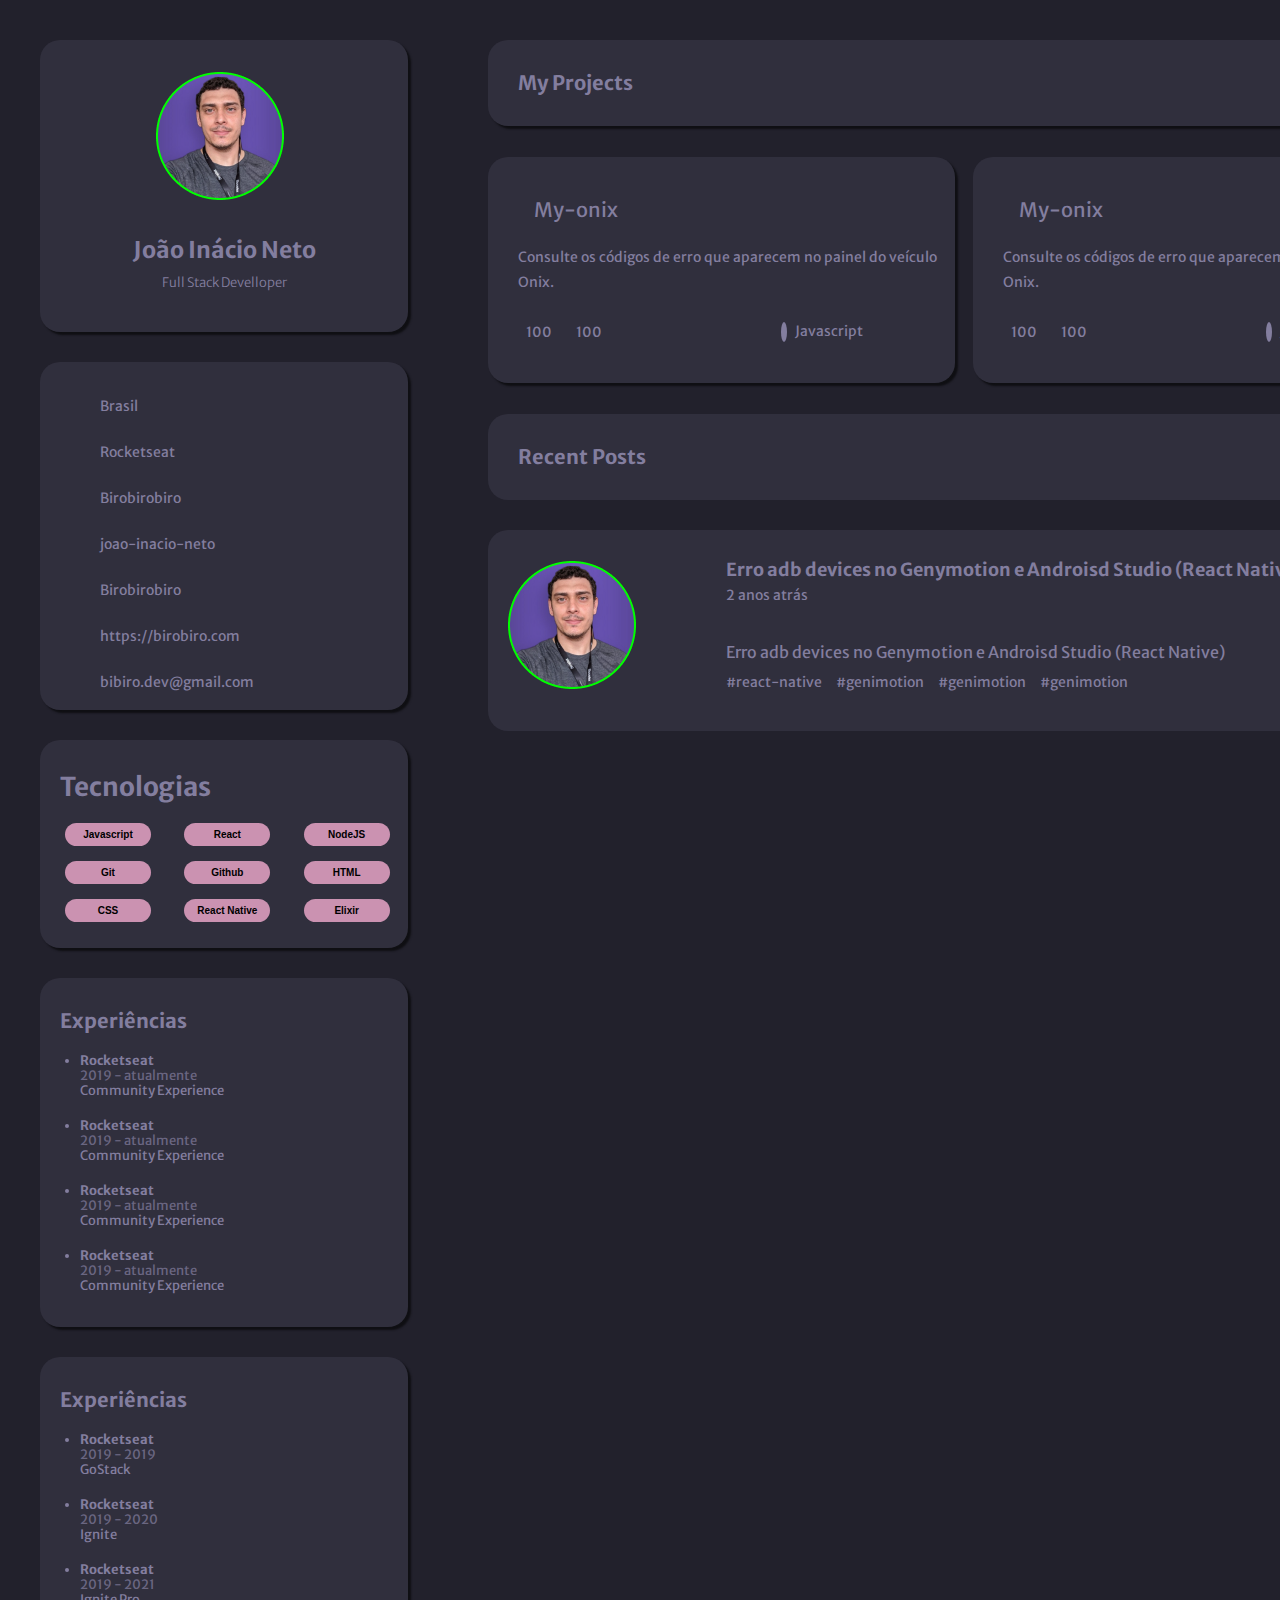
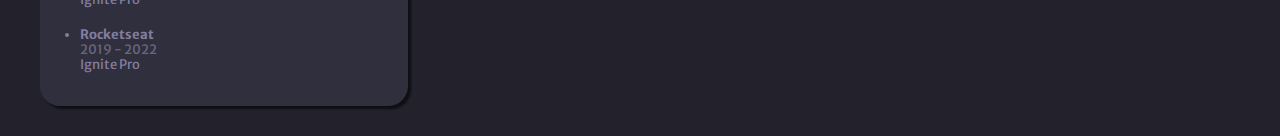
==== portfolio/index.html @ 70d046e7 "Update Challenge Portfolio" ====
<!DOCTYPE html>
<html lang="pt-br">
<head>
    <meta charset="UTF-8">
    <meta http-equiv="X-UA-Compatible" content="IE=edge">
    <meta name="viewport" content="width=device-width, initial-scale=1.0">

    <link rel="stylesheet" href="https://cdnjs.cloudflare.com/ajax/libs/font-awesome/6.4.0/css/all.min.css" integrity="sha512-iecdLmaskl7CVkqkXNQ/ZH/XLlvWZOJyj7Yy7tcenmpD1ypASozpmT/E0iPtmFIB46ZmdtAc9eNBvH0H/ZpiBw==" crossorigin="anonymous" referrerpolicy="no-referrer" />

    <link rel="stylesheet" href="https://cdnjs.cloudflare.com/ajax/libs/font-awesome/6.4.0/css/all.min.css" integrity="sha512-iecdLmaskl7CVkqkXNQ/ZH/XLlvWZOJyj7Yy7tcenmpD1ypASozpmT/E0iPtmFIB46ZmdtAc9eNBvH0H/ZpiBw==" crossorigin="anonymous" referrerpolicy="no-referrer" />

    <link href="https://fonts.googleapis.com/css2?family=Merriweather+Sans:wght@400;500;700&display=swap" rel="stylesheet">

    <link rel="stylesheet" href="style/index.css">
    <title>Portfolio</title>
</head>
<body>
    <div class="grid-container">
        <div class="col1">
            <div class="profile">
                <img src="img/profile.png" alt="foto de perfil">
                <h1>João Inácio Neto</h1>
                <p>Full Stack Develloper</p>
            </div>

            <div class="redes-sociais">
                <div class="enquadro">
                    <a href="#">
                        <i class="fa-solid fa-location-dot"></i>
                        Brasil
                    </a>
                    <a href="#">
                        <i class="fa-solid fa-suitcase"></i>
                        Rocketseat
                    </a>
                    <a href="#">
                        <i class="fa-brands fa-github"></i>
                        Birobirobiro
                    </a>
                    <a href="#">
                        <i class="fa-brands fa-linkedin"></i>
                         joao-inacio-neto
                    </a>
                    <a href="#">
                        <i class="fa-brands fa-twitter"></i>
                         Birobirobiro
                    </a>
                    <a href="#">
                        <i class="fa-solid fa-globe"></i>
                        https://birobiro.com
                    </a>
                    <a href="#">
                        <i class="fa-solid fa-envelope"></i>
                         bibiro.dev@gmail.com
                    </a>
                </div>
            </div>

            <div class="techs">
                <h2>Tecnologias</h2>

                <div class="techGroup">
                    <button>Javascript</button>
                    <button>React</button>
                    <button>NodeJS</button>
                    <button>Git</button>
                    <button>Github</button>
                    <button>HTML</button>
                    <button>CSS</button>
                    <button>React Native</button>
                    <button>Elixir</button>
                </div>
            </div>

            <div class="experEdu">
                <h2>Experiências</h2>
                <ul>
                    <li><strong>Rocketseat</strong>
                    <p><spam>2019 - atualmente</spam><br>
                    Community Experience</p></li>

                    <li><strong>Rocketseat</strong>
                    <p><spam>2019 - atualmente</spam><br>
                    Community Experience</p></li>

                    <li><strong>Rocketseat</strong>
                    <p><spam>2019 - atualmente</spam><br>
                    Community Experience</p></li>

                    <li><strong>Rocketseat</strong>
                    <p><spam>2019 - atualmente</spam> <br>
                    Community Experience</p></li>
                </ul>

            </div>


            <div class="experEdu">
                <h2>Experiências</h2>
                <ul>
                    <li><strong>Rocketseat</strong>
                    <p><spam>2019 - 2019</spam><br>
                    GoStack</p></li>

                    <li><strong>Rocketseat</strong>
                    <p><spam>2019 - 2020</spam><br>
                    Ignite</p></li>

                    <li><strong>Rocketseat</strong>
                    <p><spam>2019 - 2021</spam><br>
                    Ignite Pro</p></li>

                    <li><strong>Rocketseat</strong>
                    <p><spam>2019 - 2022</spam> <br>
                    Ignite Pro</p></li>
                </ul>
            </div>
        </div>



        <div class="col2">
            <div class="myProjects">
                <h2>My Projects</h2>

                <p><a href="#">Veja todos</a></p>
            </div>

            <div class="hero-onix">
                <div class="my-onix">
                    <div class="my-onix__header">
                        <i class="fa-regular fa-folder"></i>
                        <p>My-onix</p>
                    </div>

                    <a href="#">Consulte os códigos de erro que aparecem no painel do veículo Onix.</a>

                    <div class="container">
                        <div class="star">
                            <i class="fa-regular fa-star"></i>
                            <p>100</p>
                        </div>

                        <div class="star">
                            <i class="fa-solid fa-code-branch"></i>
                            <p>100</p>
                        </div>

                        <div class="jvs">
                            <i class="fa-solid fa-circle"></i>
                            <p>Javascript</p>
                        </div>

                    </div>
                </div>


                <div class="my-onix">
                    <div class="my-onix__header">
                        <i class="fa-regular fa-folder"></i>
                        <p>My-onix</p>
                    </div>

                    <a href="#">Consulte os códigos de erro que aparecem no painel doveículo Onix.</a>

                    <div class="container">
                        <div class="star">
                            <i class="fa-regular fa-star"></i>
                            <p>100</p>
                        </div>

                        <div class="star">
                            <i class="fa-solid fa-code-branch"></i>
                            <p>100</p>
                        </div>

                        <div class="jvs">
                            <i class="fa-solid fa-circle"></i>
                            <p>Javascript</p>
                        </div>
                    </div>                  
                </div>
            </div>

            <div class="recent-posts">
                <h2>Recent Posts</h2>
            </div>

            <div class="footer">
                <img src="img/profile.png" alt="foto de perfil">
                <div class="footer-text">
                    <h3>Erro adb devices no Genymotion e Androisd Studio (React Native)</h3>

                    <p class="footer-text__ano">2 anos atrás</p>

                    <p class="footer-text__text">Erro adb devices no Genymotion e Androisd Studio (React Native)</p>

                    <ul>
                        <li>#react-native</li>
                        <li>#genimotion</li>
                        <li>#genimotion</li>
                        <li>#genimotion</li>
                    </ul>

                </div>
            </div>

        </div>
    </div>
    
</body>
</html>
---- portfolio/style/index.css ----
@charset "UTF-8";

body{
    margin: 0;
    padding: 0;
    font-family: 'Merriweather Sans';
    background-color: #22212C;
    color: #837E9F;
    font-size: 20px;
    margin: 0 auto;
    width: 100vw;
    height: 100vh;

}
.grid-container{
    display: grid;
    grid-template-columns: 1fr 3fr;
    gap: 20px;
    height: 600px;
}

.col1{
    width: 1fr;
    padding: 40px 0 0 40px;
}

.profile{
    min-width: 348px;
    height: 292px;
    background-color: #302F3D;
    border-radius: 20px;
    box-shadow: 3px 3px 2px #0f0f13;
    text-align: center;
    margin-bottom: 30px;
}
.profile img{
    margin-top: 32px;
    margin-bottom: 30px;
    width: 128px;
    height: 128px;
}
.profile h1{
    display: block;
    font-size: 23px;
    margin-block-start: 0;
    margin-block-end: 0;
    margin-inline-start: 0px;
    margin-inline-end: 0px;
    margin-bottom: 10px;
   
}
.profile p{
    margin-block-start: 0;
    margin-block-end: 0;
    margin-inline-start: 0px;
    margin-inline-end: 0px;
    font-size: 13px;
    font-weight: 300;
}




.redes-sociais{
    min-width: 348px;
    height: 348px;
    background-color: #302F3D;
    border-radius: 20px;
    box-shadow: 3px 3px 2px #0f0f13;
    margin-bottom: 30px;
    
}
.enquadro{
    padding: 35px 0 30px 40px;
    width: 328px;
    height: 202px;
    display: flex;
    flex-direction: column;
    justify-content: space-between;
}

.redes-sociais a{
    text-decoration: none;
    color: #837E9F;
    font-size: 14px;
    font-weight: 400;
    
}
.redes-sociais a + a{
    margin-top: 28px;
}
.redes-sociais i{
    margin-right: 20px;
}




.techs{
    background-color: #302F3D;
    height: 208px;
    border-radius: 20px;
    box-shadow: 3px 3px 2px #0f0f13;
    margin-bottom: 30px;
}
.techs h2{
    font-size: 26px;
    margin: 0 0 20px 20px;
    padding-top: 30px;
}

.techGroup{
    display: grid;
    grid-template-columns:  1fr 1fr 1fr ;
    gap: 15px;
    margin-left: 25px;
}
.techGroup button{
    width: 86px;
    background-color: #CB92B1;
    border-radius: 30px;
    font-size: 10px;
    font-weight: 700;
    padding: 6px 0 6px 0;
    border: none;    
}




.experEdu{
    background-color: #302F3D;
    border-radius: 20px;
    box-shadow: 3px 3px 2px #0f0f13;
    height: 349px;
    margin-bottom: 30px;
}

.experEdu h2{
    font-size: 20px;
    padding-top: 30px;
    margin-left: 20px;
}

.experEdu ul li{
    font-size: 13px;
    line-height: 15px;
    margin-bottom: 20px;  
}
.experEdu ul li p{
    margin-block-start: 0;
    margin-block-end: 0;
    margin-inline-start: 0px;
    margin-inline-end: 0px;
}
.experEdu ul li p spam{
    opacity: .7;
}



.col2{
    width: 3fr;
}
.myProjects{
    min-width: 952px;
    height: 86px;
    background-color: #302F3D;
    border-radius: 20px;
    box-shadow: 3px 3px 2px #0f0f13;
    display: flex;
    justify-content: space-between;
    color: #837E9F;
    margin: 40px 80px 31px 60px;
}
.myProjects h2{
    font-size: 20px;
    margin-block-start: 0px;
    margin-block-end: 0px;
    margin-inline-start: 0px;
    margin-inline-end: 0px;
    padding: 30px;
}
.myProjects a{
    text-decoration: none;
    color: #837E9F;
    font-size: 14px;
    font-weight: 300;
    padding: 34px 30px 34px;
}



.hero-onix{
    min-width: 952px;
    margin: 0 80px 31px 60px;
    display: flex;
    gap: 18px;
}
.my-onix{
    background-color: #302F3D;
    width: 50%;
    
    height: 186px;  
    padding: 20px 0 20px 30px;
    border-radius: 20px;;
    box-shadow: 3px 3px 2px #0f0f13;
}
.my-onix__header{
    display: flex;
    flex-direction: row;
    align-items: center;
}
.my-onix__header p{
    margin-left: 16px;
}

.my-onix a{
    text-decoration: none;
    color: #837E9F;
    font-size: 14px;
}

.container{
    display: flex;
    height: 20px;
    margin: 30px 16px 0 0;

}

.star{
    display: flex;
    flex-direction: row;
    align-items: center;
    margin-right: 16px;
    font-size: 14px;
    line-height: 18px;
    
}
.star i, img{
    margin-right: 8px;
    
    
}

.jvs{
    font-size: 14px;
    display: flex;
    justify-content: flex-end;
    width: 245px;
}
.jvs i{
    color: #E7DE79;
    border: 3px solid #837E9F;
    border-radius: 50%;
    margin-right: 8px;
    font-size: 13px;
    
}
.jvs p{
    margin-block-start: 0;
    margin-block-end: 0;
    margin-inline-start: 0px;
    margin-inline-end: 0px;
}


.recent-posts{
    background-color:  #302F3D;
    min-width: 952px;
    height: 86px;
    border-radius: 20px;
    margin: 30px 80px 30px 60px;
}
.recent-posts h2{
    font-size: 20px;
    font-weight: 700;
    padding: 30px 0 30px 30px;
}


.footer{
    background-color: #302F3D;
    min-width: 952px;
    height: 201px;
    margin: 0 80px 0 60px;
    border-radius: 20px;
    display: grid;
    grid-template-columns: 1fr 3fr;
}

.footer img{
    margin: 31px 20px 42px 20px ;
}

.footer-text{}

.footer-text h3{
    font-size: 18px;
    font-weight: 700;
    padding-top: 10px;
    margin-block-end: 5px;
}
.footer-text__ano{
    font-size: 14px;
    font-weight: 400;
    margin: 0 0 38px 0;
}
.footer-text__text{
    font-size: 16px;
    font-weight: 400;
    margin-bottom: 11px;
    margin-block-end: 5px;
}
.footer-text ul{
    padding: 0;
    margin-block-start: 5px;
}
.footer-text ul li{
    display: inline-block;
    font-size: 14px;
    
       
}
.footer-text ul li + li{
    margin-left: 10px;
}
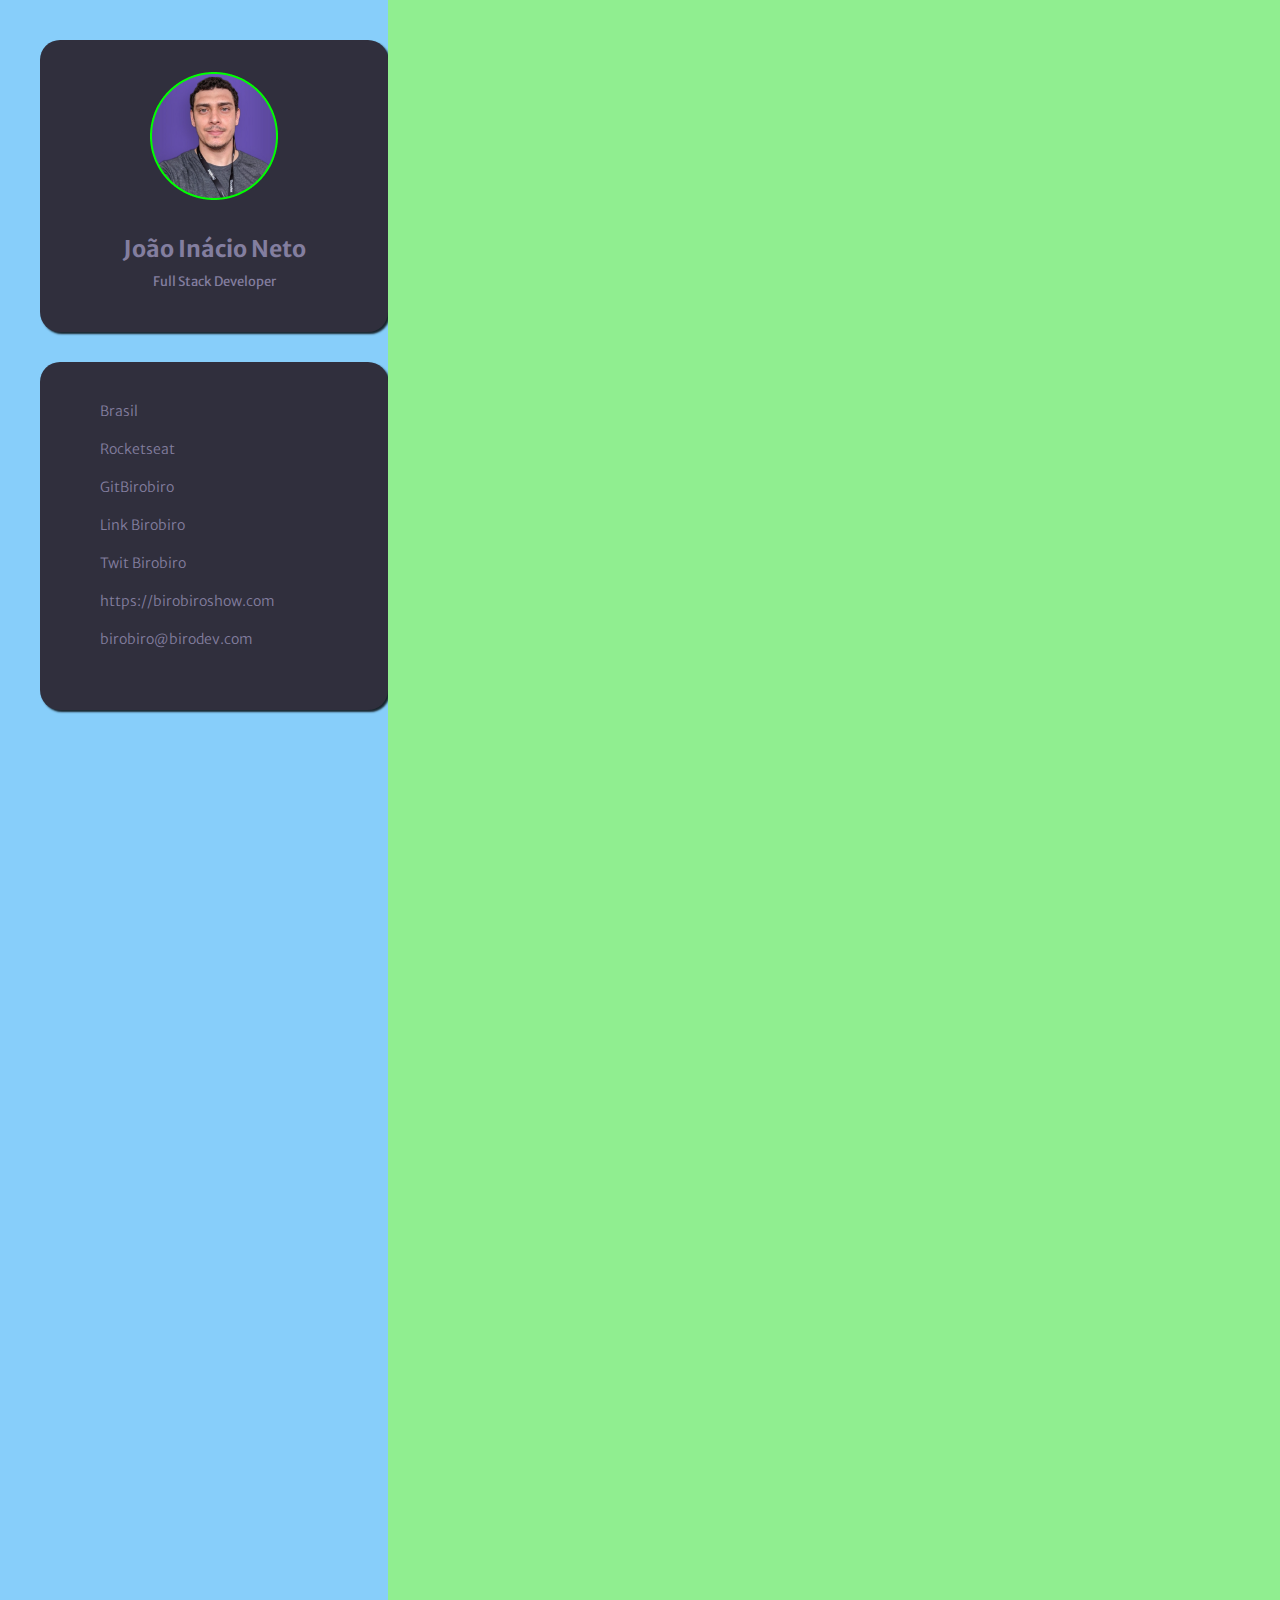
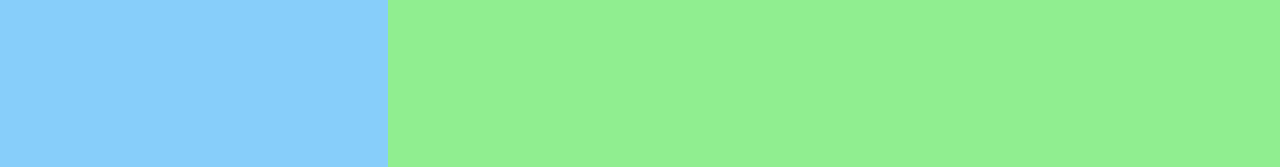
==== commit 7df16c89: "Update new challenge Portfolio" ====
--- a/portfolio/index.html
+++ b/portfolio/index.html
@@ -4,208 +4,85 @@
     <meta charset="UTF-8">
     <meta http-equiv="X-UA-Compatible" content="IE=edge">
     <meta name="viewport" content="width=device-width, initial-scale=1.0">
-
+    <!-- Fonts -->
+    <link href="https://fonts.googleapis.com/css2?family=Merriweather+Sans:ital,wght@0,300;0,400;0,500;0,600;0,700;1,300;1,400;1,500;1,600;1,700&display=swap" rel="stylesheet">
+    <!-- Icons -->
     <link rel="stylesheet" href="https://cdnjs.cloudflare.com/ajax/libs/font-awesome/6.4.0/css/all.min.css" integrity="sha512-iecdLmaskl7CVkqkXNQ/ZH/XLlvWZOJyj7Yy7tcenmpD1ypASozpmT/E0iPtmFIB46ZmdtAc9eNBvH0H/ZpiBw==" crossorigin="anonymous" referrerpolicy="no-referrer" />
 
-    <link rel="stylesheet" href="https://cdnjs.cloudflare.com/ajax/libs/font-awesome/6.4.0/css/all.min.css" integrity="sha512-iecdLmaskl7CVkqkXNQ/ZH/XLlvWZOJyj7Yy7tcenmpD1ypASozpmT/E0iPtmFIB46ZmdtAc9eNBvH0H/ZpiBw==" crossorigin="anonymous" referrerpolicy="no-referrer" />
+    <link rel="stylesheet" href="style/index.css">
 
-    <link href="https://fonts.googleapis.com/css2?family=Merriweather+Sans:wght@400;500;700&display=swap" rel="stylesheet">
-
-    <link rel="stylesheet" href="style/index.css">
     <title>Portfolio</title>
 </head>
 <body>
-    <div class="grid-container">
-        <div class="col1">
+    <div class="portfolio">
+
+        <div class="col-1">
             <div class="profile">
-                <img src="img/profile.png" alt="foto de perfil">
-                <h1>João Inácio Neto</h1>
-                <p>Full Stack Develloper</p>
+                <img src="img/foto-profile.png" alt="foto de perfil">
+
+                <h2>João Inácio Neto</h2>
+
+                <p>Full Stack Developer</p>
             </div>
 
-            <div class="redes-sociais">
-                <div class="enquadro">
-                    <a href="#">
-                        <i class="fa-solid fa-location-dot"></i>
-                        Brasil
-                    </a>
-                    <a href="#">
-                        <i class="fa-solid fa-suitcase"></i>
-                        Rocketseat
-                    </a>
-                    <a href="#">
-                        <i class="fa-brands fa-github"></i>
-                        Birobirobiro
-                    </a>
-                    <a href="#">
-                        <i class="fa-brands fa-linkedin"></i>
-                         joao-inacio-neto
-                    </a>
-                    <a href="#">
-                        <i class="fa-brands fa-twitter"></i>
-                         Birobirobiro
-                    </a>
-                    <a href="#">
-                        <i class="fa-solid fa-globe"></i>
-                        https://birobiro.com
-                    </a>
-                    <a href="#">
-                        <i class="fa-solid fa-envelope"></i>
-                         bibiro.dev@gmail.com
-                    </a>
-                </div>
+            <div class="links">
+                <ul>
+                    <li>
+                        <a href="">
+                            <i class="fa-solid fa-location-dot"></i>
+                            <p>Brasil</p>
+                        </a>
+                    </li>
+
+                    <li>
+                        <a href="#">
+                            <i class="fa-solid fa-suitcase"></i>
+                            <p>Rocketseat</p>
+                        </a>
+                    </li>
+
+                    <li>
+                        <a href="#">
+                            <i class="fa-brands fa-github"></i>
+                            <p>GitBirobiro</p>
+                        </a>
+                    </li>
+
+                    <li>
+                        <a href="#">
+                            <i class="fa-brands fa-linkedin"></i>
+                            <p>Link Birobiro</p>
+                        </a>
+                    </li>
+
+                    <li>
+                        <a href="#">
+                            <i class="fa-brands fa-square-twitter"></i>
+                            <p>Twit Birobiro</p>
+                        </a>
+                    </li>
+
+                    <li>
+                        <a href="#">
+                            <i class="fa-solid fa-globe"></i>
+                            <p>https://birobiroshow.com</p>
+                        </a>
+                    </li>
+
+                    <li>
+                        <a href="#">
+                            <i class="fa-regular fa-envelope"></i>
+                            <p>birobiro@birodev.com</p>
+                        </a>
+                    </li>
+                </ul>                 
             </div>
-
-            <div class="techs">
-                <h2>Tecnologias</h2>
-
-                <div class="techGroup">
-                    <button>Javascript</button>
-                    <button>React</button>
-                    <button>NodeJS</button>
-                    <button>Git</button>
-                    <button>Github</button>
-                    <button>HTML</button>
-                    <button>CSS</button>
-                    <button>React Native</button>
-                    <button>Elixir</button>
-                </div>
-            </div>
-
-            <div class="experEdu">
-                <h2>Experiências</h2>
-                <ul>
-                    <li><strong>Rocketseat</strong>
-                    <p><spam>2019 - atualmente</spam><br>
-                    Community Experience</p></li>
-
-                    <li><strong>Rocketseat</strong>
-                    <p><spam>2019 - atualmente</spam><br>
-                    Community Experience</p></li>
-
-                    <li><strong>Rocketseat</strong>
-                    <p><spam>2019 - atualmente</spam><br>
-                    Community Experience</p></li>
-
-                    <li><strong>Rocketseat</strong>
-                    <p><spam>2019 - atualmente</spam> <br>
-                    Community Experience</p></li>
-                </ul>
-
-            </div>
+        </div>
+        
 
 
-            <div class="experEdu">
-                <h2>Experiências</h2>
-                <ul>
-                    <li><strong>Rocketseat</strong>
-                    <p><spam>2019 - 2019</spam><br>
-                    GoStack</p></li>
+        <div class="col-2"></div>
 
-                    <li><strong>Rocketseat</strong>
-                    <p><spam>2019 - 2020</spam><br>
-                    Ignite</p></li>
-
-                    <li><strong>Rocketseat</strong>
-                    <p><spam>2019 - 2021</spam><br>
-                    Ignite Pro</p></li>
-
-                    <li><strong>Rocketseat</strong>
-                    <p><spam>2019 - 2022</spam> <br>
-                    Ignite Pro</p></li>
-                </ul>
-            </div>
-        </div>
-
-
-
-        <div class="col2">
-            <div class="myProjects">
-                <h2>My Projects</h2>
-
-                <p><a href="#">Veja todos</a></p>
-            </div>
-
-            <div class="hero-onix">
-                <div class="my-onix">
-                    <div class="my-onix__header">
-                        <i class="fa-regular fa-folder"></i>
-                        <p>My-onix</p>
-                    </div>
-
-                    <a href="#">Consulte os códigos de erro que aparecem no painel do veículo Onix.</a>
-
-                    <div class="container">
-                        <div class="star">
-                            <i class="fa-regular fa-star"></i>
-                            <p>100</p>
-                        </div>
-
-                        <div class="star">
-                            <i class="fa-solid fa-code-branch"></i>
-                            <p>100</p>
-                        </div>
-
-                        <div class="jvs">
-                            <i class="fa-solid fa-circle"></i>
-                            <p>Javascript</p>
-                        </div>
-
-                    </div>
-                </div>
-
-
-                <div class="my-onix">
-                    <div class="my-onix__header">
-                        <i class="fa-regular fa-folder"></i>
-                        <p>My-onix</p>
-                    </div>
-
-                    <a href="#">Consulte os códigos de erro que aparecem no painel doveículo Onix.</a>
-
-                    <div class="container">
-                        <div class="star">
-                            <i class="fa-regular fa-star"></i>
-                            <p>100</p>
-                        </div>
-
-                        <div class="star">
-                            <i class="fa-solid fa-code-branch"></i>
-                            <p>100</p>
-                        </div>
-
-                        <div class="jvs">
-                            <i class="fa-solid fa-circle"></i>
-                            <p>Javascript</p>
-                        </div>
-                    </div>                  
-                </div>
-            </div>
-
-            <div class="recent-posts">
-                <h2>Recent Posts</h2>
-            </div>
-
-            <div class="footer">
-                <img src="img/profile.png" alt="foto de perfil">
-                <div class="footer-text">
-                    <h3>Erro adb devices no Genymotion e Androisd Studio (React Native)</h3>
-
-                    <p class="footer-text__ano">2 anos atrás</p>
-
-                    <p class="footer-text__text">Erro adb devices no Genymotion e Androisd Studio (React Native)</p>
-
-                    <ul>
-                        <li>#react-native</li>
-                        <li>#genimotion</li>
-                        <li>#genimotion</li>
-                        <li>#genimotion</li>
-                    </ul>
-
-                </div>
-            </div>
-
-        </div>
     </div>
     
 </body>
--- a/portfolio/style/index.css
+++ b/portfolio/style/index.css
@@ -3,325 +3,94 @@
 body{
     margin: 0;
     padding: 0;
+    background-color: #22212C;
     font-family: 'Merriweather Sans';
-    background-color: #22212C;
     color: #837E9F;
-    font-size: 20px;
-    margin: 0 auto;
-    width: 100vw;
-    height: 100vh;
+}
 
-}
-.grid-container{
+h2, p {
+    margin-block-start: 0;
+    margin-block-end: 0;
+  }
+
+.portfolio{
+    width: 1440px;
+    height: 1767px;
     display: grid;
     grid-template-columns: 1fr 3fr;
-    gap: 20px;
-    height: 600px;
 }
 
-.col1{
-    width: 1fr;
-    padding: 40px 0 0 40px;
+
+/* COLUNA 1*/
+.col-1{
+    background-color: lightskyblue;
+    padding: 40px 0 58px 40px;
 }
 
 .profile{
-    min-width: 348px;
+    width: 348px;
     height: 292px;
     background-color: #302F3D;
     border-radius: 20px;
-    box-shadow: 3px 3px 2px #0f0f13;
+    box-shadow: 2px 2px 2px #000000d3;
     text-align: center;
-    margin-bottom: 30px;
+    
 }
 .profile img{
-    margin-top: 32px;
-    margin-bottom: 30px;
     width: 128px;
     height: 128px;
+    margin-top: 32px;
 }
-.profile h1{
-    display: block;
+.profile h2{
     font-size: 23px;
-    margin-block-start: 0;
-    margin-block-end: 0;
-    margin-inline-start: 0px;
-    margin-inline-end: 0px;
-    margin-bottom: 10px;
-   
+    font-weight: bold;
+    margin: 30px 0 10px
 }
 .profile p{
-    margin-block-start: 0;
-    margin-block-end: 0;
-    margin-inline-start: 0px;
-    margin-inline-end: 0px;
     font-size: 13px;
+    font-weight: light;
+}
+
+.links{
+    width: 348px;
+    height: 348px;
+    background-color: #302F3D;
+    border-radius: 20px;
+    box-shadow: 2px 2px 2px #000000d3;
+    margin: 30px 0 30px 0;   
+}
+.links ul{
+    padding-top: 40px;
+}
+.links ul li{
+    list-style: none;
+    color: #837E9F;
+    margin-bottom: 20px;
+}
+.links ul li a{
+    display: flex;
+    
+    text-decoration: none;
+    color: #837E9F;;
+}
+.links ul li a i{
+    font-size: 20px;
+}
+.links ul li a p{
+    font-size: 14px;
     font-weight: 300;
+    margin-left: 20px;
 }
 
 
 
 
-.redes-sociais{
-    min-width: 348px;
-    height: 348px;
-    background-color: #302F3D;
-    border-radius: 20px;
-    box-shadow: 3px 3px 2px #0f0f13;
-    margin-bottom: 30px;
-    
-}
-.enquadro{
-    padding: 35px 0 30px 40px;
-    width: 328px;
-    height: 202px;
-    display: flex;
-    flex-direction: column;
-    justify-content: space-between;
-}
-
-.redes-sociais a{
-    text-decoration: none;
-    color: #837E9F;
-    font-size: 14px;
-    font-weight: 400;
-    
-}
-.redes-sociais a + a{
-    margin-top: 28px;
-}
-.redes-sociais i{
-    margin-right: 20px;
-}
 
 
 
 
-.techs{
-    background-color: #302F3D;
-    height: 208px;
-    border-radius: 20px;
-    box-shadow: 3px 3px 2px #0f0f13;
-    margin-bottom: 30px;
-}
-.techs h2{
-    font-size: 26px;
-    margin: 0 0 20px 20px;
-    padding-top: 30px;
-}
 
-.techGroup{
-    display: grid;
-    grid-template-columns:  1fr 1fr 1fr ;
-    gap: 15px;
-    margin-left: 25px;
-}
-.techGroup button{
-    width: 86px;
-    background-color: #CB92B1;
-    border-radius: 30px;
-    font-size: 10px;
-    font-weight: 700;
-    padding: 6px 0 6px 0;
-    border: none;    
-}
-
-
-
-
-.experEdu{
-    background-color: #302F3D;
-    border-radius: 20px;
-    box-shadow: 3px 3px 2px #0f0f13;
-    height: 349px;
-    margin-bottom: 30px;
-}
-
-.experEdu h2{
-    font-size: 20px;
-    padding-top: 30px;
-    margin-left: 20px;
-}
-
-.experEdu ul li{
-    font-size: 13px;
-    line-height: 15px;
-    margin-bottom: 20px;  
-}
-.experEdu ul li p{
-    margin-block-start: 0;
-    margin-block-end: 0;
-    margin-inline-start: 0px;
-    margin-inline-end: 0px;
-}
-.experEdu ul li p spam{
-    opacity: .7;
-}
-
-
-
-.col2{
-    width: 3fr;
-}
-.myProjects{
-    min-width: 952px;
-    height: 86px;
-    background-color: #302F3D;
-    border-radius: 20px;
-    box-shadow: 3px 3px 2px #0f0f13;
-    display: flex;
-    justify-content: space-between;
-    color: #837E9F;
-    margin: 40px 80px 31px 60px;
-}
-.myProjects h2{
-    font-size: 20px;
-    margin-block-start: 0px;
-    margin-block-end: 0px;
-    margin-inline-start: 0px;
-    margin-inline-end: 0px;
-    padding: 30px;
-}
-.myProjects a{
-    text-decoration: none;
-    color: #837E9F;
-    font-size: 14px;
-    font-weight: 300;
-    padding: 34px 30px 34px;
-}
-
-
-
-.hero-onix{
-    min-width: 952px;
-    margin: 0 80px 31px 60px;
-    display: flex;
-    gap: 18px;
-}
-.my-onix{
-    background-color: #302F3D;
-    width: 50%;
-    
-    height: 186px;  
-    padding: 20px 0 20px 30px;
-    border-radius: 20px;;
-    box-shadow: 3px 3px 2px #0f0f13;
-}
-.my-onix__header{
-    display: flex;
-    flex-direction: row;
-    align-items: center;
-}
-.my-onix__header p{
-    margin-left: 16px;
-}
-
-.my-onix a{
-    text-decoration: none;
-    color: #837E9F;
-    font-size: 14px;
-}
-
-.container{
-    display: flex;
-    height: 20px;
-    margin: 30px 16px 0 0;
-
-}
-
-.star{
-    display: flex;
-    flex-direction: row;
-    align-items: center;
-    margin-right: 16px;
-    font-size: 14px;
-    line-height: 18px;
-    
-}
-.star i, img{
-    margin-right: 8px;
-    
-    
-}
-
-.jvs{
-    font-size: 14px;
-    display: flex;
-    justify-content: flex-end;
-    width: 245px;
-}
-.jvs i{
-    color: #E7DE79;
-    border: 3px solid #837E9F;
-    border-radius: 50%;
-    margin-right: 8px;
-    font-size: 13px;
-    
-}
-.jvs p{
-    margin-block-start: 0;
-    margin-block-end: 0;
-    margin-inline-start: 0px;
-    margin-inline-end: 0px;
-}
-
-
-.recent-posts{
-    background-color:  #302F3D;
-    min-width: 952px;
-    height: 86px;
-    border-radius: 20px;
-    margin: 30px 80px 30px 60px;
-}
-.recent-posts h2{
-    font-size: 20px;
-    font-weight: 700;
-    padding: 30px 0 30px 30px;
-}
-
-
-.footer{
-    background-color: #302F3D;
-    min-width: 952px;
-    height: 201px;
-    margin: 0 80px 0 60px;
-    border-radius: 20px;
-    display: grid;
-    grid-template-columns: 1fr 3fr;
-}
-
-.footer img{
-    margin: 31px 20px 42px 20px ;
-}
-
-.footer-text{}
-
-.footer-text h3{
-    font-size: 18px;
-    font-weight: 700;
-    padding-top: 10px;
-    margin-block-end: 5px;
-}
-.footer-text__ano{
-    font-size: 14px;
-    font-weight: 400;
-    margin: 0 0 38px 0;
-}
-.footer-text__text{
-    font-size: 16px;
-    font-weight: 400;
-    margin-bottom: 11px;
-    margin-block-end: 5px;
-}
-.footer-text ul{
-    padding: 0;
-    margin-block-start: 5px;
-}
-.footer-text ul li{
-    display: inline-block;
-    font-size: 14px;
-    
-       
-}
-.footer-text ul li + li{
-    margin-left: 10px;
+/* COLUNA 2*/
+.col-2{
+    background-color: lightgreen;
 }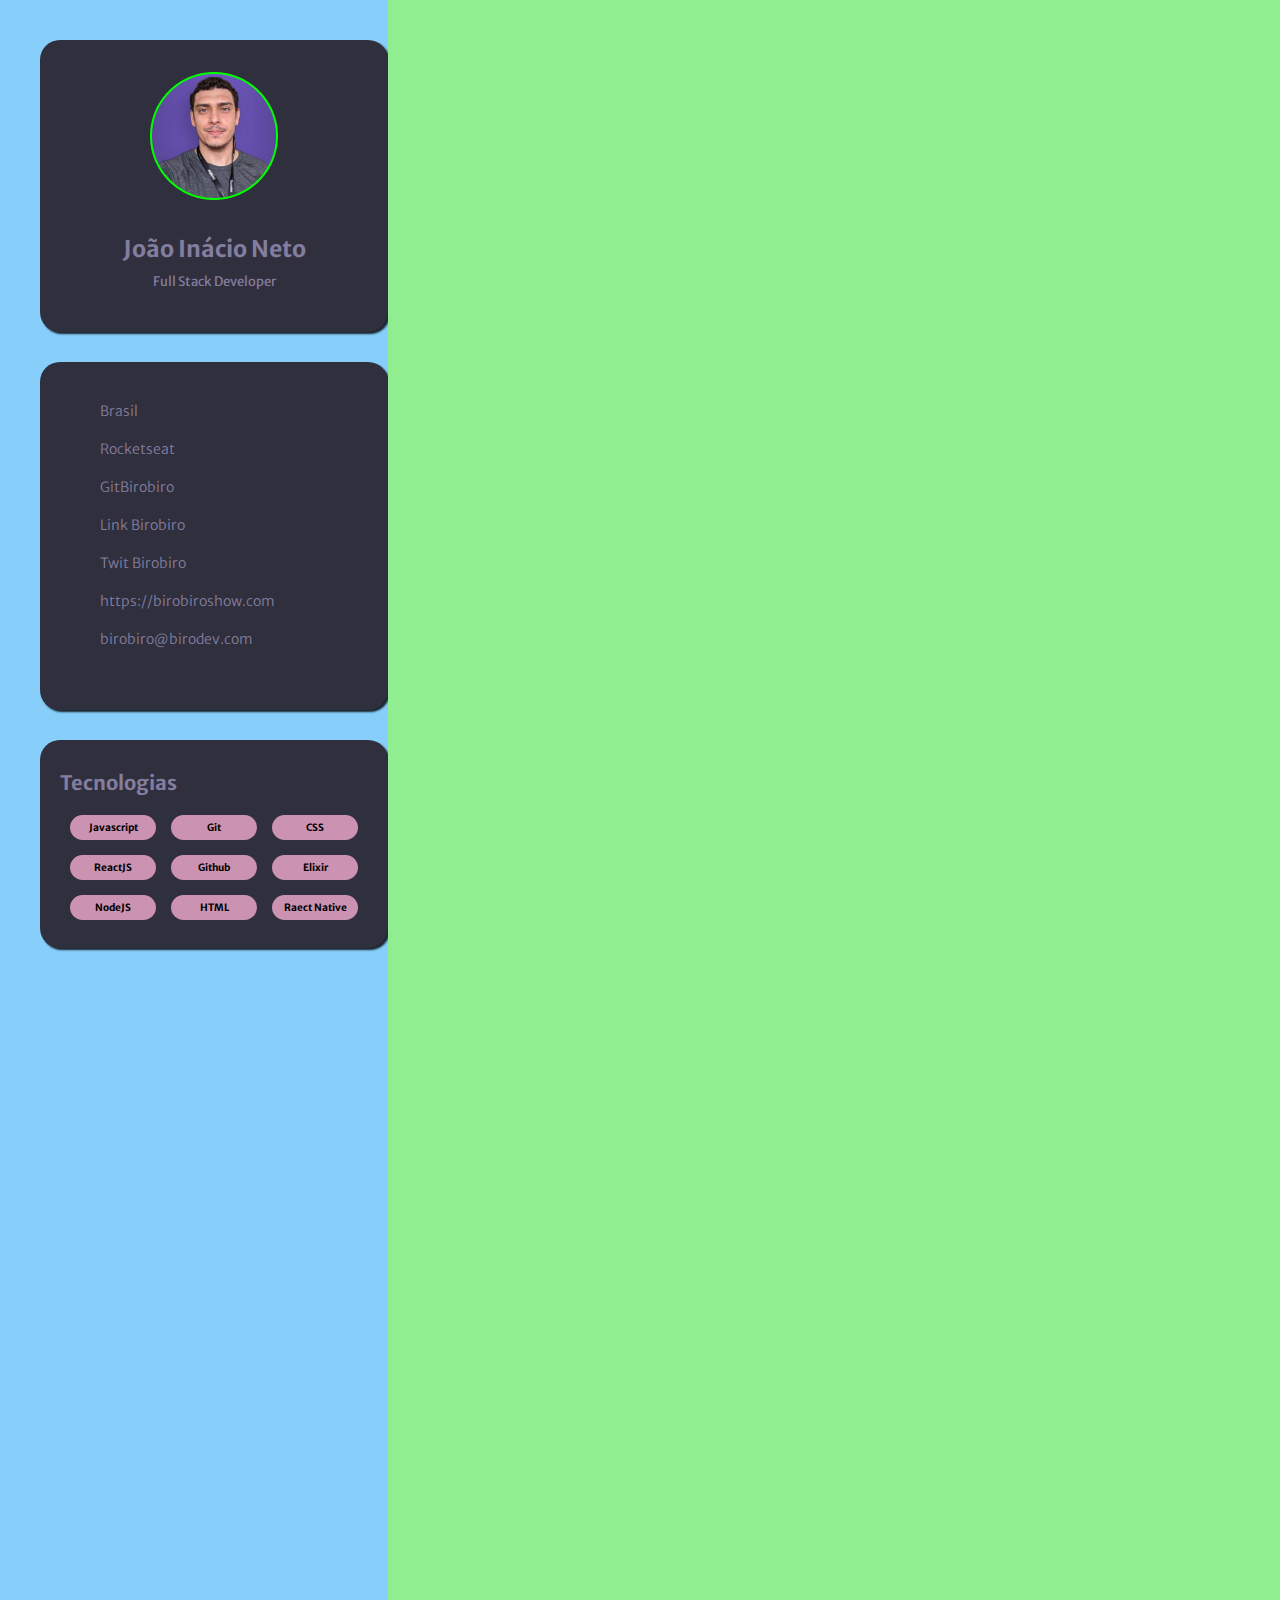
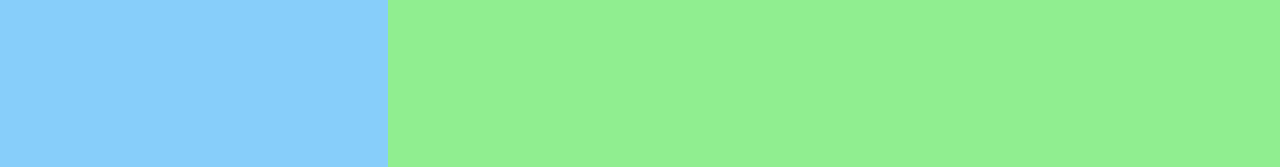
==== commit b7cdbbb4: "Create Tech card" ====
--- a/portfolio/index.html
+++ b/portfolio/index.html
@@ -77,6 +77,27 @@
                     </li>
                 </ul>                 
             </div>
+
+            <div class="techs">
+                <h3>Tecnologias</h3>
+                <div class="nameTechs">
+                    <div class="nametech_01">
+                        <p>Javascript</p>
+                        <p>ReactJS</p>
+                        <p>NodeJS</p>
+                    </div>
+                    <div class="nametech_02">
+                        <p>Git</p>
+                        <p>Github</p>
+                        <p>HTML</p>
+                    </div>
+                    <div class="nametech_0">
+                        <p>CSS</p>
+                        <p>Elixir</p>
+                        <p>Raect Native</p>
+                    </div>
+                </div>
+            </div>
         </div>
         
 
--- a/portfolio/style/index.css
+++ b/portfolio/style/index.css
@@ -3,6 +3,7 @@
 body{
     margin: 0;
     padding: 0;
+    box-sizing: border-box;
     background-color: #22212C;
     font-family: 'Merriweather Sans';
     color: #837E9F;
@@ -51,6 +52,7 @@
     font-weight: light;
 }
 
+
 .links{
     width: 348px;
     height: 348px;
@@ -84,7 +86,49 @@
 
 
 
+.techs{
+    background-color: #302F3D;
+    width: 348px;
+    height: 178px;
+    border-radius: 20px;
+    box-shadow: 2px 2px 2px #000000d3;
+    padding-top: 30px;
+    
+}
+.techs h3{
+    padding-left: 20px;
+    font-size: 20px;
+    
 
+    margin-block-start: 0px;
+    margin-block-end: 0px;
+    margin-inline-start: 0px;
+    margin-inline-end: 0px;
+
+    
+}
+.nameTechs{
+    font-size: 10px;
+    font-weight: 700;
+    margin-top: 20px;
+    margin-left: 30px;
+    display: flex;
+    gap: 15px;
+    
+    
+}
+.nameTechs p{
+    color: #000000;
+    background-color: #CB92B1;
+    width: 86px;
+    
+    border-radius: 30px;
+    text-align: center;
+    padding-top: 6px ;
+    padding-bottom: 6px;
+    margin-bottom: 15px;
+
+}
 
 
 
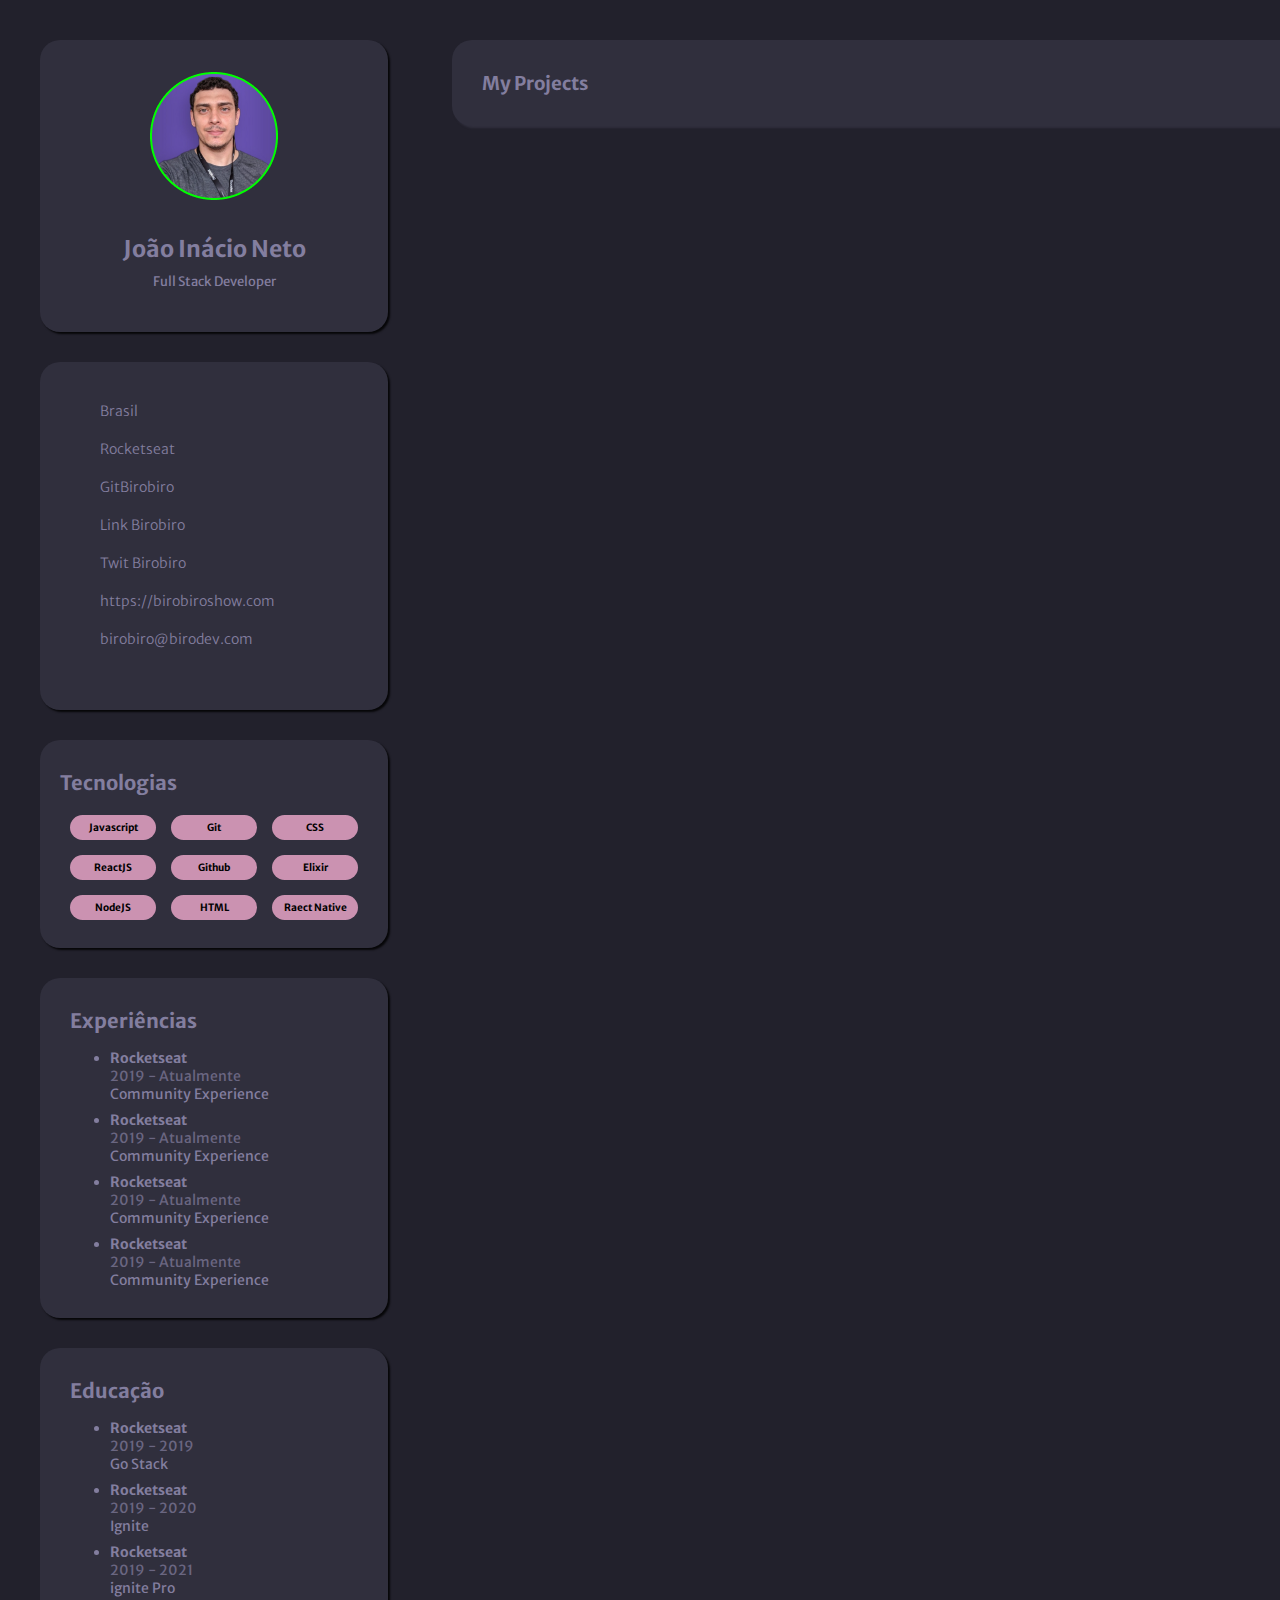
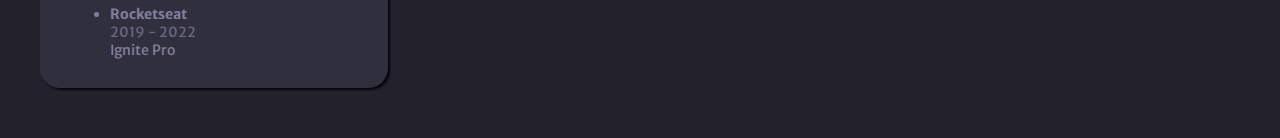
==== commit 4ecc84bd: "Input others cards" ====
--- a/portfolio/index.html
+++ b/portfolio/index.html
@@ -81,28 +81,87 @@
             <div class="techs">
                 <h3>Tecnologias</h3>
                 <div class="nameTechs">
-                    <div class="nametech_01">
+                    <div class="nameTech_01">
                         <p>Javascript</p>
                         <p>ReactJS</p>
                         <p>NodeJS</p>
                     </div>
-                    <div class="nametech_02">
+                    <div class="nameTech_02">
                         <p>Git</p>
                         <p>Github</p>
                         <p>HTML</p>
                     </div>
-                    <div class="nametech_0">
+                    <div class="nameTech_0">
                         <p>CSS</p>
                         <p>Elixir</p>
                         <p>Raect Native</p>
                     </div>
                 </div>
             </div>
+
+            <div class="experience">
+                <h3>Experiências</h3>
+
+                <ul>
+                    <li><strong>Rocketseat</strong><br>
+                        <span class="experience-span-1">2019 - Atualmente</span><br>
+                        <span class="experience-span-2">Community Experience</span>
+                    </li>
+
+                    <li><strong>Rocketseat</strong><br>
+                        <span class="experience-span-1">2019 - Atualmente</span><br>
+                        <span class="experience-span-2">Community Experience</span>
+                    </li>
+
+                    <li><strong>Rocketseat</strong><br>
+                        <span class="experience-span-1">2019 - Atualmente</span><br>
+                        <span class="experience-span-2">Community Experience</span>
+                    </li>
+
+                    <li><strong>Rocketseat</strong><br>
+                        <span class="experience-span-1">2019 - Atualmente</span><br>
+                        <span class="experience-span-2">Community Experience</span>
+                    </li>
+                </ul>
+            </div>
+
+            <div class="experience">
+                <h3>Educação</h3>
+    
+                <ul>
+                    <li><strong>Rocketseat</strong><br>
+                        <span class="experience-span-1">2019 - 2019</span><br>
+                        <span class="experience-span-2">Go Stack</span>
+                    </li>
+    
+                    <li><strong>Rocketseat</strong><br>
+                        <span class="experience-span-1">2019 - 2020</span><br>
+                        <span class="experience-span-2">Ignite</span>
+                    </li>
+    
+                    <li><strong>Rocketseat</strong><br>
+                        <span class="experience-span-1">2019 - 2021</span><br>
+                        <span class="experience-span-2">ignite Pro</span>
+                    </li>
+    
+                    <li><strong>Rocketseat</strong><br>
+                        <span class="experience-span-1">2019 - 2022</span><br>
+                        <span class="experience-span-2">Ignite Pro</span>
+                    </li>
+                </ul>
+            </div>  
         </div>
-        
 
 
-        <div class="col-2"></div>
+
+        <div class="col-2">
+            <div class="my-projects">
+                <h3>My Projects</h3>
+
+                <p><a href="#">Veja todos</a></p>
+            </div>
+
+        </div>
 
     </div>
     
--- a/portfolio/style/index.css
+++ b/portfolio/style/index.css
@@ -1,9 +1,10 @@
 @charset "UTF-8";
-
+*{
+    box-sizing: border-box;
+}
 body{
     margin: 0;
     padding: 0;
-    box-sizing: border-box;
     background-color: #22212C;
     font-family: 'Merriweather Sans';
     color: #837E9F;
@@ -16,7 +17,6 @@
 
 .portfolio{
     width: 1440px;
-    height: 1767px;
     display: grid;
     grid-template-columns: 1fr 3fr;
 }
@@ -24,8 +24,8 @@
 
 /* COLUNA 1*/
 .col-1{
-    background-color: lightskyblue;
-    padding: 40px 0 58px 40px;
+    background-color: #22212C;
+    padding: 40px 0 20px 40px;
 }
 
 .profile{
@@ -85,27 +85,23 @@
 }
 
 
-
 .techs{
+    width: 348px;
+    height: 208px;
     background-color: #302F3D;
-    width: 348px;
-    height: 178px;
     border-radius: 20px;
     box-shadow: 2px 2px 2px #000000d3;
-    padding-top: 30px;
-    
+    padding-top: 30px;  
+    margin-bottom: 30px; 
 }
 .techs h3{
     padding-left: 20px;
     font-size: 20px;
     
-
     margin-block-start: 0px;
     margin-block-end: 0px;
     margin-inline-start: 0px;
-    margin-inline-end: 0px;
-
-    
+    margin-inline-end: 0px;   
 }
 .nameTechs{
     font-size: 10px;
@@ -113,9 +109,7 @@
     margin-top: 20px;
     margin-left: 30px;
     display: flex;
-    gap: 15px;
-    
-    
+    gap: 15px;   
 }
 .nameTechs p{
     color: #000000;
@@ -127,14 +121,67 @@
     padding-top: 6px ;
     padding-bottom: 6px;
     margin-bottom: 15px;
-
 }
 
+.experience{
+    width: 348px;
+    height: 340px;
+    background-color: #302F3D;
+    box-shadow: 2px 2px 2px #000000d3;
+    border-radius: 20px;
 
+    padding: 30px 0 30px 0;
+    margin-bottom: 30px; 
+    box-sizing: border-box;
+}
+.experience h3{
+    font-size: 20px;
+    font-weight: 700;
+    margin: 0px 0 15px 30px;
+}
+.experience ul{
+    margin-left: 30px;
+}
+.experience li{
+    font-size: 14px;
+    margin-bottom: 8px;
+}
+.experience-span-1{
+    opacity: .7;
+}
+experience-span-2{
+    font-weight: 400px;
+}
 
 
 
 /* COLUNA 2*/
 .col-2{
-    background-color: lightgreen;
+   background-color: #22212C;
+   margin-left: 4px;
+}
+
+.my-projects{
+    width: 952px;
+    height: 86px;
+    background-color: #302F3D;
+    box-shadow: 2px 2px 2px #302F3D;
+    border-radius: 20px;
+
+    margin-top: 40px;
+    margin-left: 60px;
+    display: flex;
+    justify-content: space-between;
+    align-items: center;
+    padding-left: 30px;
+    padding-right: 30px;
+}
+.my-projects a{
+    text-decoration: none;
+    color: #837E9F;
+    font-size: 14px;
+}
+.my-projects a:hover{
+    color: #6b6979;
+
 }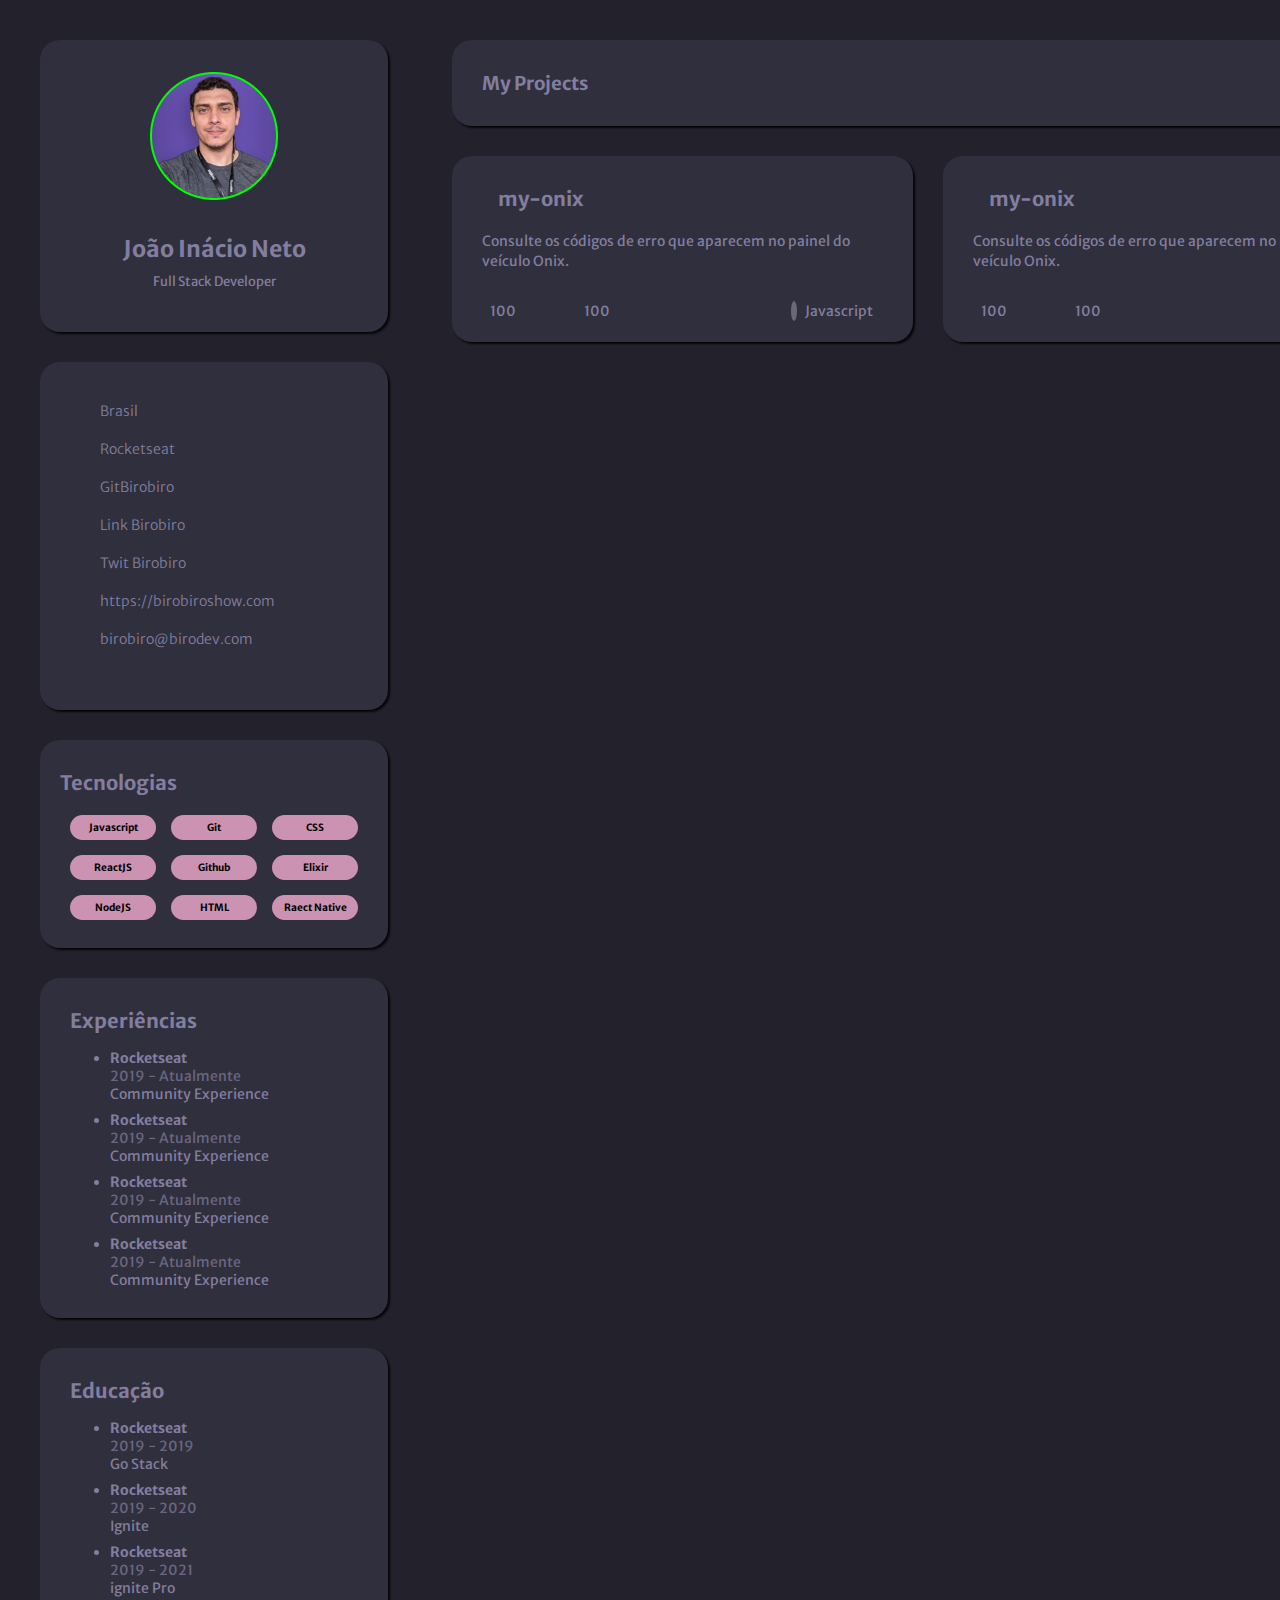
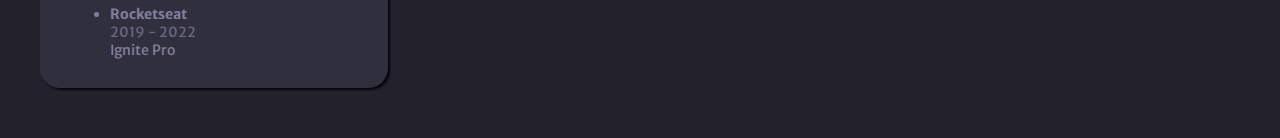
==== commit 584a5dfb: "Update my-project card" ====
--- a/portfolio/index.html
+++ b/portfolio/index.html
@@ -161,6 +161,62 @@
                 <p><a href="#">Veja todos</a></p>
             </div>
 
+            <div class="container-my-onix">
+                <div class="my-onix">
+                    <div class="my-onix-folder">
+                        <i class="fa-regular fa-folder"></i>
+                        <h4>my-onix</h4>
+                    </div>
+
+                    <p>Consulte os códigos de erro que aparecem no painel do<br>veículo Onix.</p>
+
+                    <div class="my-onix-footer">
+                        <div class="clipper">
+                            <i class="fa-regular fa-star"></i>
+                            <p>100</p>
+                        </div>
+
+                        <div class="clipper">
+                            <i class="fa-solid fa-code-branch"></i>
+                            <p>100</p>
+                        </div>
+
+                        <div class="clipperTech">
+                            <i class="fa-solid fa-circle"></i>
+                            <p>Javascript</p>
+                        </div>
+
+                    </div>
+                </div>
+
+                <div class="my-onix">
+                    <div class="my-onix-folder">
+                        <i class="fa-regular fa-folder"></i>
+                        <h4>my-onix</h4>
+                    </div>
+
+                    <p>Consulte os códigos de erro que aparecem no painel do<br>veículo Onix.</p>
+
+                    <div class="my-onix-footer">
+                        <div class="clipper">
+                            <i class="fa-regular fa-star"></i>
+                            <p>100</p>
+                        </div>
+
+                        <div class="clipper">
+                            <i class="fa-solid fa-code-branch"></i>
+                            <p>100</p>
+                        </div>
+
+                        <div class="clipperTech">
+                            <i class="fa-solid fa-circle"></i>
+                            <p>Javascript</p>
+                        </div>
+
+                    </div>
+                </div>
+            </div>
+
         </div>
 
     </div>
--- a/portfolio/style/index.css
+++ b/portfolio/style/index.css
@@ -165,7 +165,7 @@
     width: 952px;
     height: 86px;
     background-color: #302F3D;
-    box-shadow: 2px 2px 2px #302F3D;
+    box-shadow: 2px 2px 2px #000000d3;
     border-radius: 20px;
 
     margin-top: 40px;
@@ -184,4 +184,78 @@
 .my-projects a:hover{
     color: #6b6979;
 
-}+}
+
+
+.container-my-onix{
+    width: 952px;
+    height: 186px;
+    background-color: #22212C;
+
+    display: flex;
+    justify-content: space-between;
+    margin: 30px 40px 30px 60px;
+}
+.my-onix{
+    width: 461px;
+    height: 186px;
+    background-color: #302F3D;
+    box-shadow: 2px 2px 2px #000000d3;
+    border-radius: 20px;
+  
+}
+.my-onix-folder{
+    display: flex;
+    align-items: center;
+    margin: 30px 0 20px 30px;
+
+    font-size: 20px;
+}
+.my-onix-folder h4{
+    margin-block-start: 0em;
+    margin-block-end: 0em;
+    margin-inline-start: 0px;
+    margin-inline-end: 0px;
+
+    margin-left: 16px;
+}
+
+.my-onix P{
+    font-size: 14px;
+    line-height: 20px;
+    
+    width: 421px;
+    margin: 0px 10px 0px 30px;
+}
+
+.my-onix-footer{
+    display: flex;
+    align-items: center;
+    align-content: center;
+    margin-top: 30px;
+}
+.clipper{
+    display: flex;
+    width: 48px;
+    margin-left: 30px;
+    margin-right: 16px;
+    
+}
+
+.clipper p{
+    margin: 0 0 0 8px;
+}
+.clipperTech{
+    display: flex;
+    width: 96px;
+    margin-left: 151px;
+}
+.clipperTech i{
+    color: yellow;
+    border: 3px solid #6b6979;;
+    border-radius: 50%;
+    
+}
+.clipperTech p{
+    margin: 0 0 0 8px;
+}
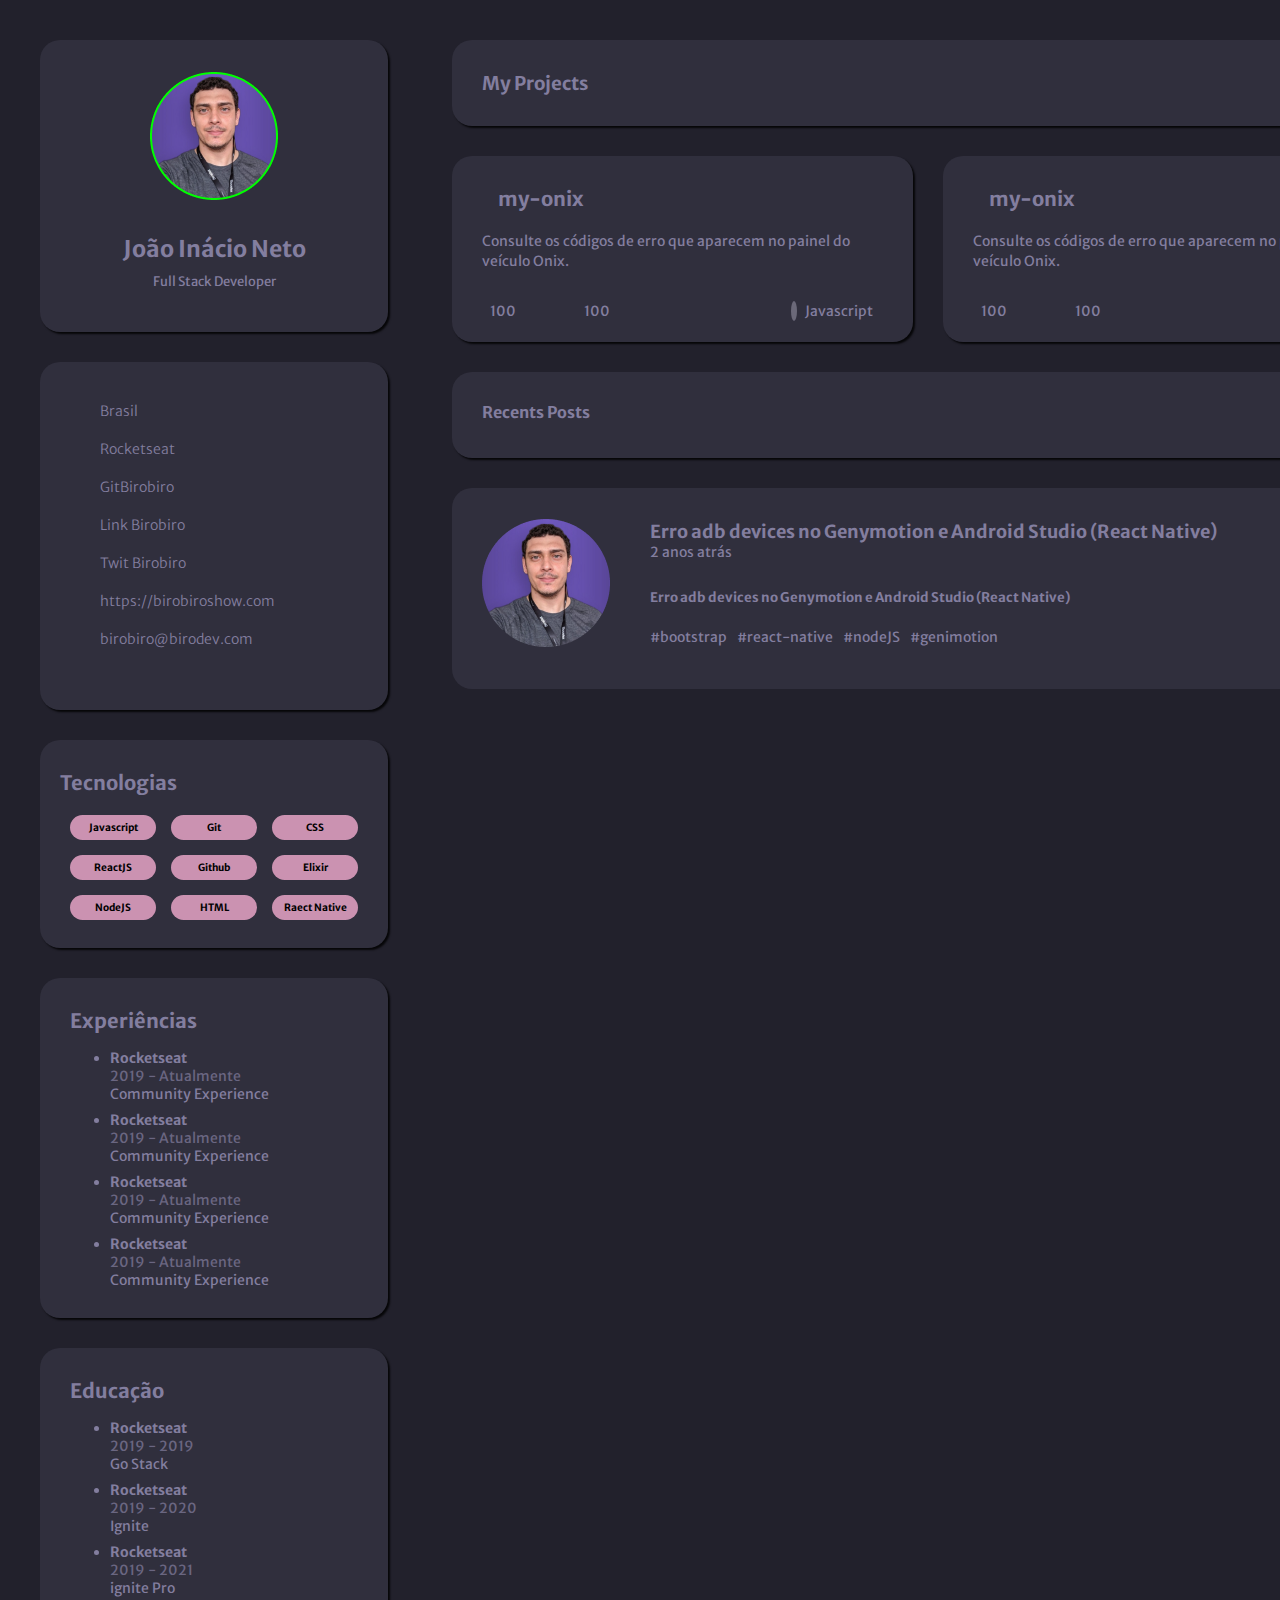
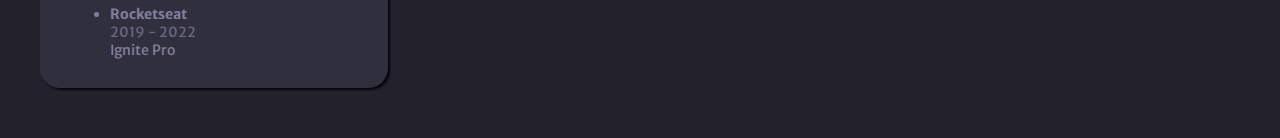
==== commit 42745790: "Create footer" ====
--- a/portfolio/index.html
+++ b/portfolio/index.html
@@ -217,6 +217,30 @@
                 </div>
             </div>
 
+            <div class="recentsPost">
+                <h4>Recents Posts</h4>
+            </div>
+
+            <div class="footer">
+                <img src="img/foto-rodape.png" alt="foto de perfil">
+
+                <div class="footer-text">
+                    <h4>Erro adb devices no Genymotion e Android Studio (React Native)</h4>
+
+                    <p>2 anos atrás</p>
+
+                    <h5>Erro adb devices no Genymotion e Android Studio (React Native)</h5>
+
+                    <ul>
+                        <li>#bootstrap</li>
+                        <li>#react-native</li>
+                        <li>#nodeJS</li>
+                        <li>#genimotion</li>
+                    </ul>
+                </div>
+
+            </div>
+
         </div>
 
     </div>
--- a/portfolio/style/index.css
+++ b/portfolio/style/index.css
@@ -19,6 +19,7 @@
     width: 1440px;
     display: grid;
     grid-template-columns: 1fr 3fr;
+    margin: 0 auto;
 }
 
 
@@ -259,3 +260,67 @@
 .clipperTech p{
     margin: 0 0 0 8px;
 }
+
+.recentsPost{
+    width: 952px;
+    height: 86px;
+    margin: 0 0 30px 60px;
+    padding: 30px 0 30px 30px;
+    background-color: #302F3D;
+    box-shadow: 2px 2px 2px #000000d3;
+    border-radius: 20px;
+
+}
+.recentsPost h4{
+    margin-block-start: 0em;
+    margin-block-end: 0em;
+    margin-inline-start: 0px;
+    margin-inline-end: 0px;
+}
+
+.footer{
+    width: 952px;
+    height: 201px;
+    background-color: #302F3D;
+    border-radius: 20px;
+
+    margin-left: 60px;
+
+    display: flex;
+}
+.footer img{
+    width: 128px;
+    height: 128px;
+    margin: 31px 40px 42px 30px;
+}
+.footer-text{
+    width: 612px;
+    height: 129px ;
+    margin-top: 32px;
+}
+.footer-text h4{
+    font-size: 18px;
+    font-weight: 700;
+    line-height: 23px;
+    
+    margin-block-start: 0em;
+    margin-block-end: 0em;
+    margin-inline-start: 0px;
+    margin-inline-end: 0px;
+}
+.footer-text p{
+    font-size: 14px;
+    line-height: 18px;
+    margin-bottom: 28px;
+}
+
+.footer ul{
+    display: flex;
+    padding-inline-start: 0;
+    
+}
+.footer ul li{
+    list-style: none;
+    margin-right: 10px;
+    font-size: 14px;
+}
